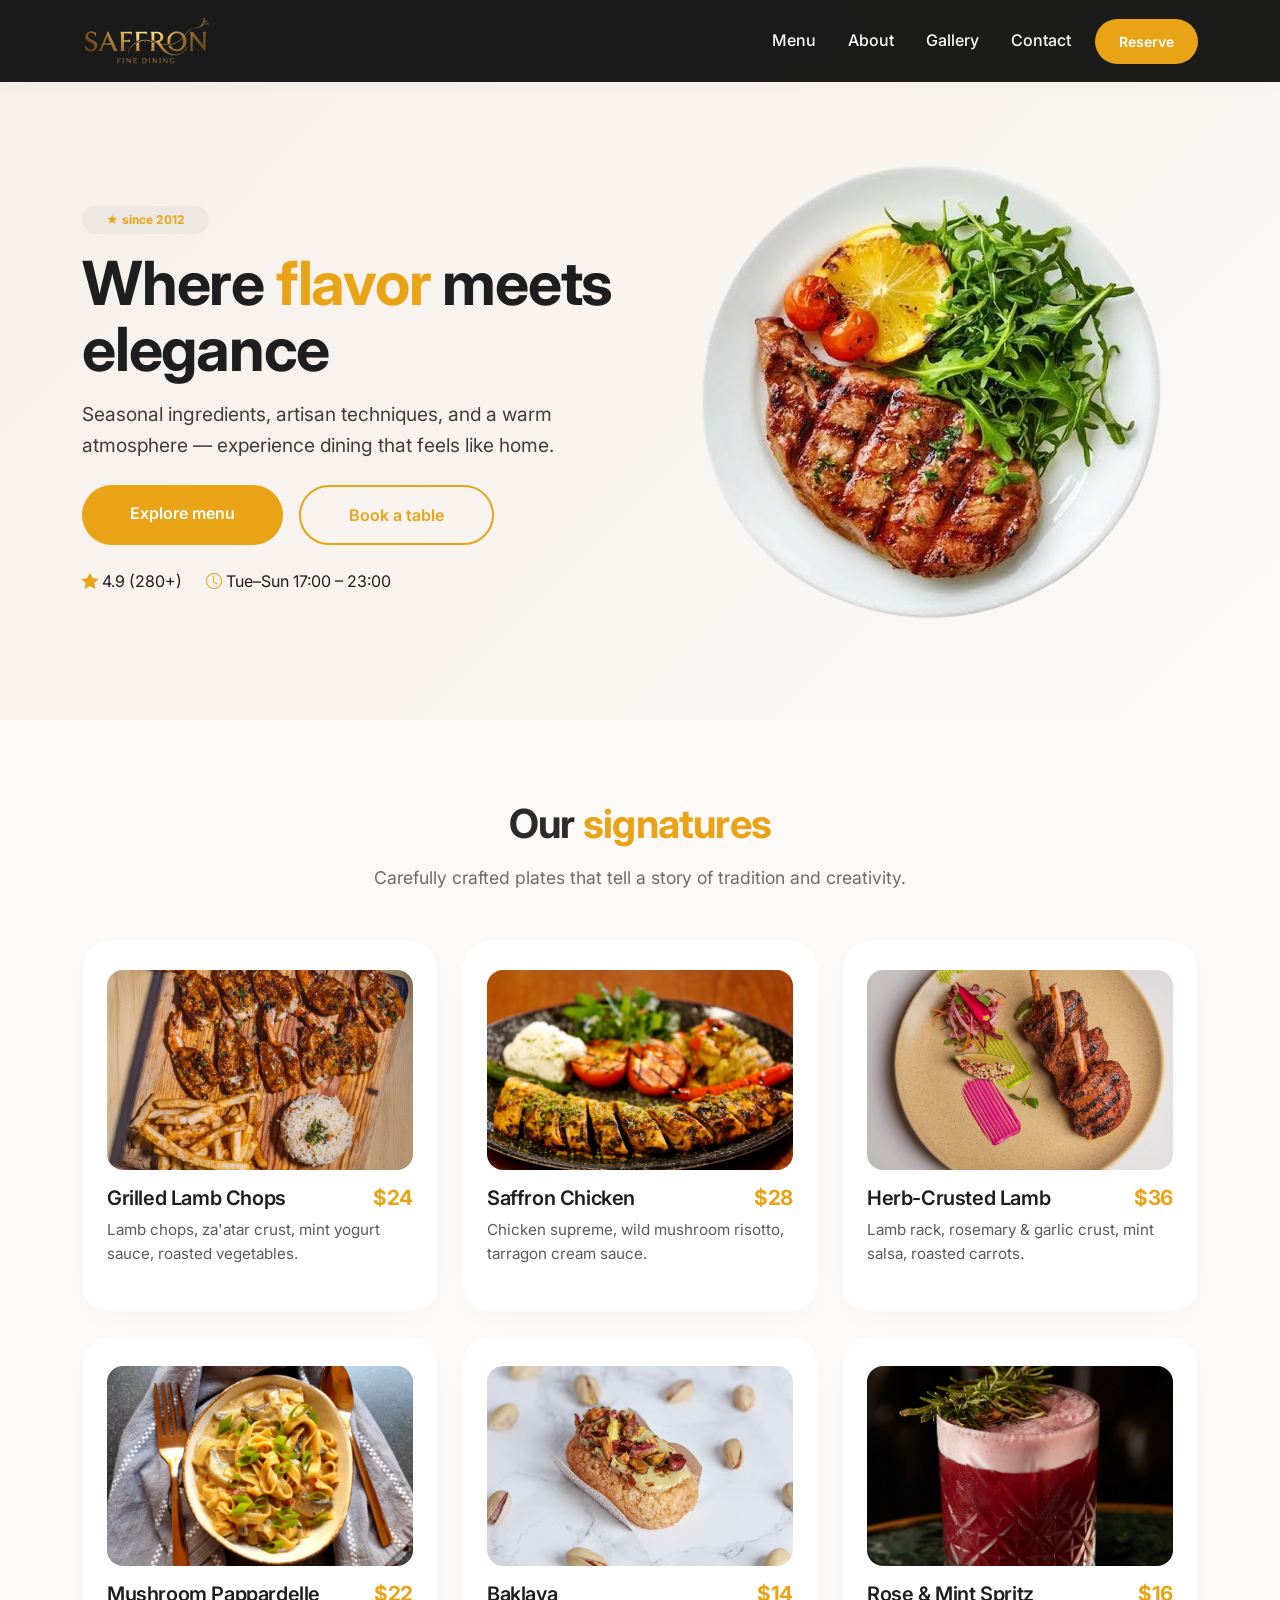
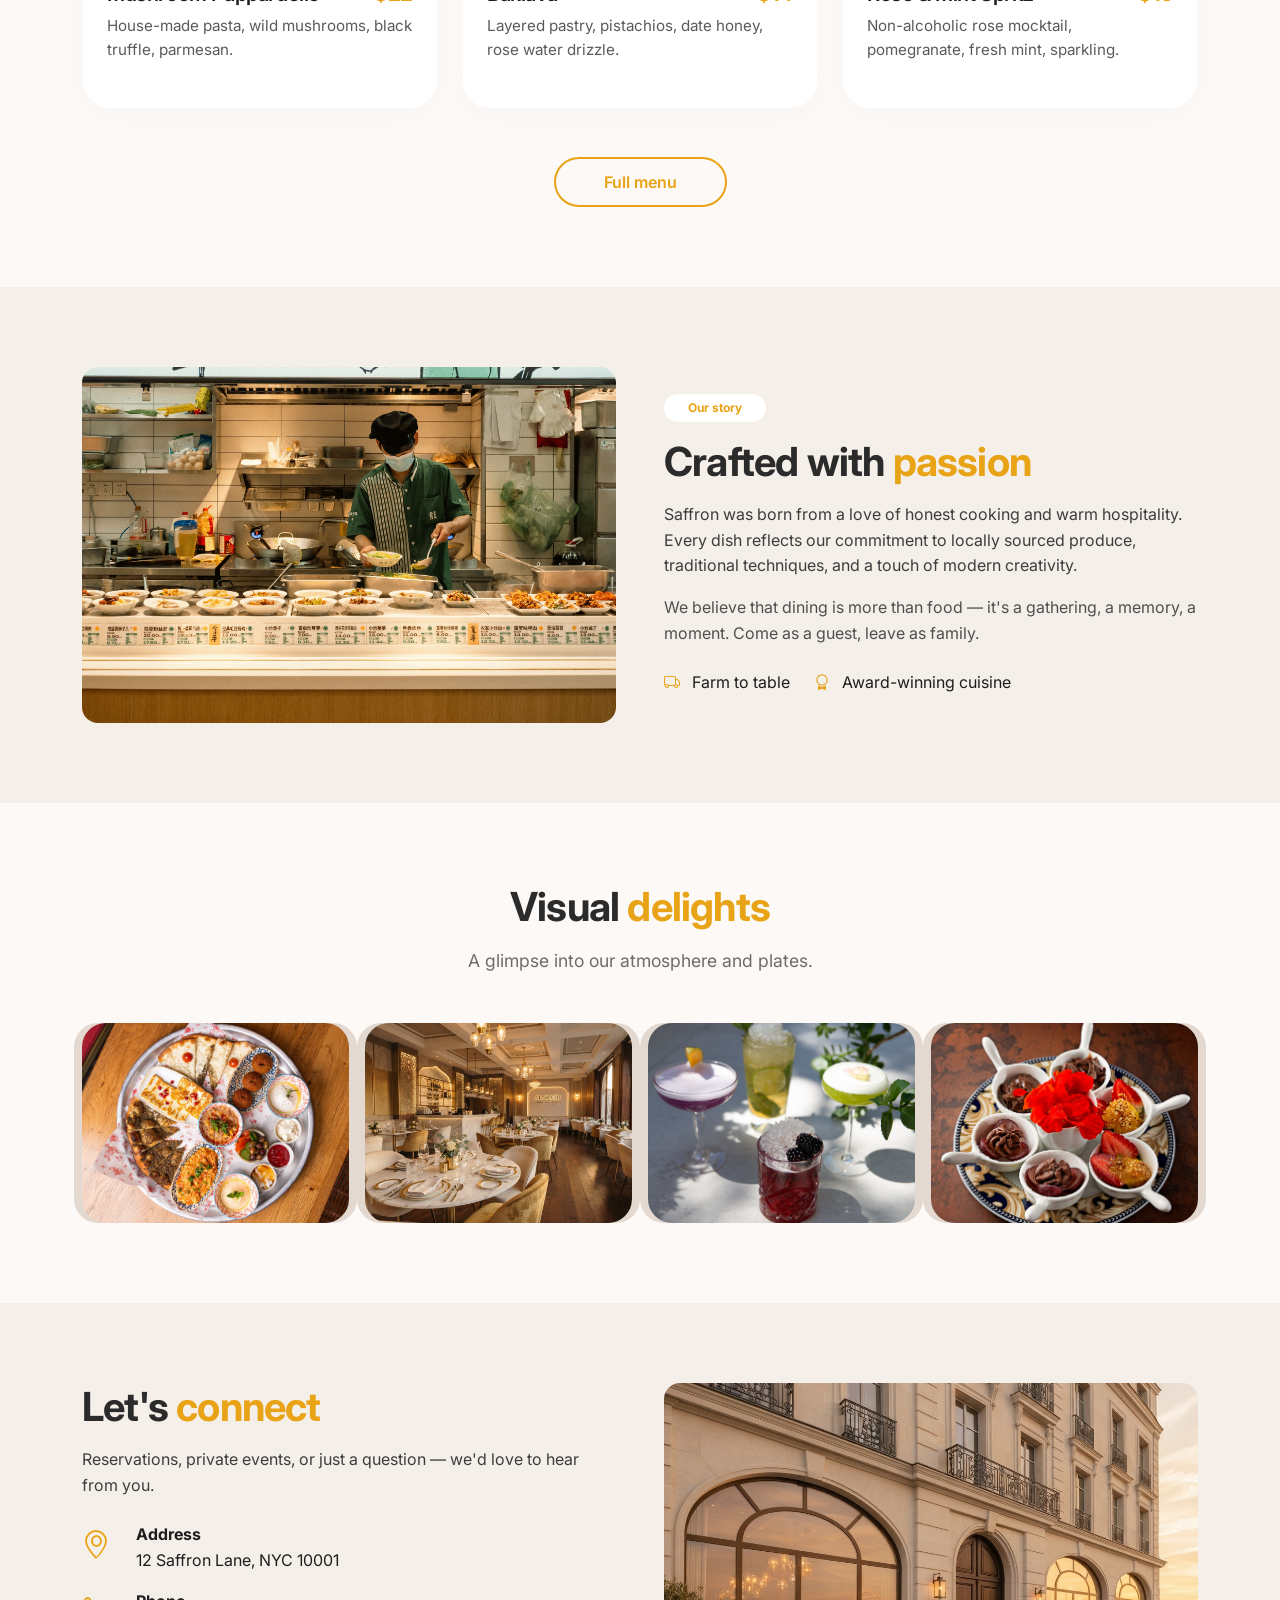
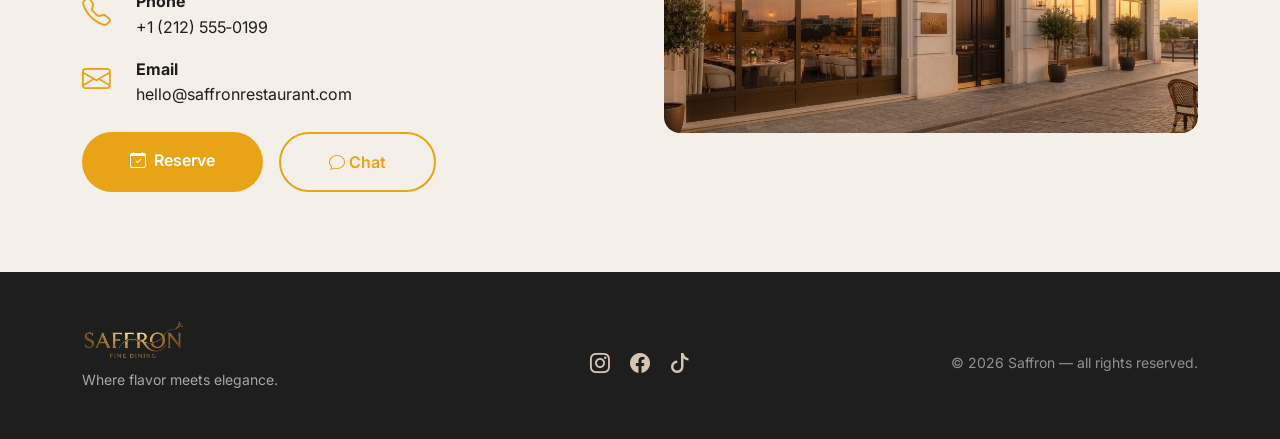
==== Project 2/index.html @ 295c1c93 "Project 2 added" ====
<!DOCTYPE html>
<html lang="en">
<head>
  <meta charset="UTF-8">
  <meta name="viewport" content="width=device-width, initial-scale=1.0">
  <title>Saffron · Fine Dining</title>
  <!-- Bootstrap 5 + Icons -->
  <link href="https://cdn.jsdelivr.net/npm/bootstrap@5.3.2/dist/css/bootstrap.min.css" rel="stylesheet">
  <link rel="stylesheet" href="https://cdn.jsdelivr.net/npm/bootstrap-icons@1.11.3/font/bootstrap-icons.min.css">
  <!-- Google Font (clean sans) -->
  <link rel="preconnect" href="https://fonts.googleapis.com">
  <link rel="preconnect" href="https://fonts.gstatic.com" crossorigin>
  <link href="https://fonts.googleapis.com/css2?family=Inter:opsz,wght@14..32,300;14..32,400;14..32,600;14..32,700&display=swap" rel="stylesheet">
  <link rel="stylesheet" href="style.css">
</head>
<body>

<!-- ===== NAV ===== -->
<nav class="navbar navbar-expand-lg navbar-custom fixed-top py-3">
  <div class="container">
    <a class="navbar-brand" href="#">
      <img src="assets/logo.png" alt="Saffron Fine Dining" height="50" class="d-inline-block align-top">
    </a>
    <button class="navbar-toggler border-0" type="button" data-bs-toggle="collapse" data-bs-target="#navMenu" aria-controls="navMenu" aria-expanded="false" aria-label="Toggle navigation">
      <span class="navbar-toggler-icon"></span>
    </button>
    <div class="collapse navbar-collapse" id="navMenu">
      <ul class="navbar-nav ms-auto mb-2 mb-lg-0 align-items-lg-center">
        <li class="nav-item"><a class="nav-link" href="#menu">Menu</a></li>
        <li class="nav-item"><a class="nav-link" href="#about">About</a></li>
        <li class="nav-item"><a class="nav-link" href="#gallery">Gallery</a></li>
        <li class="nav-item"><a class="nav-link" href="#contact">Contact</a></li>
        <li class="nav-item ms-lg-2">
          <a class="btn btn-gold btn-sm rounded-pill px-4" href="#reservation">Reserve</a>
        </li>
      </ul>
    </div>
  </div>
</nav>

<!-- ===== HERO ===== -->
<section class="hero" id="home">
  <div class="container">
    <div class="row align-items-center g-5">
      <div class="col-lg-6">
        <span class="badge bg-soft-warm text-gold mb-3 px-4 py-2 rounded-pill" style="background: #ede7e1;">★ since 2012</span>
        <h1 class="mb-3">Where <span class="text-gold">flavor</span> meets <br>elegance</h1>
        <p class="mb-4">Seasonal ingredients, artisan techniques, and a warm atmosphere — experience dining that feels like home.</p>
        <div class="d-flex flex-wrap gap-3">
          <a href="#menu" class="btn btn-gold rounded-pill px-5 py-3">Explore menu</a>
          <a href="#reservation" class="btn btn-outline-gold rounded-pill px-5 py-3">Book a table</a>
        </div>
        <div class="mt-4 d-flex align-items-center gap-4 flex-wrap">
          <span><i class="bi bi-star-fill text-gold"></i> 4.9 (280+)</span>
          <span><i class="bi bi-clock text-gold"></i> Tue–Sun 17:00 – 23:00</span>
        </div>
      </div>
      <div class="col-lg-6">
        <div class="hero-img-wrapper">
          <img src="assets/hero-dish.png" alt="Signature dish" class="img-fluid w-100 rounded-4" style="object-fit: cover; max-width: 500px; max-height: 500px;">
        </div>
      </div>
    </div>
  </div>
</section>

<!-- ===== MENU ===== -->
<section class="section-padding" id="menu">
  <div class="container">
    <div class="text-center mb-5">
      <h2 class="section-title">Our <span class="text-gold">signatures</span></h2>
      <p class="section-subtitle">Carefully crafted plates that tell a story of tradition and creativity.</p>
    </div>
    <div class="row g-4">
      <!-- item 1: Lamb Chops -->
      <div class="col-md-6 col-lg-4 menu-item">
        <div class="menu-card">
          <img src="assets/menu-lamb-chops.jpg" alt="Grilled lamb chops" class="img-fluid rounded-4 w-100 mb-3" style="height: 200px; object-fit: cover;">
          <h5>Grilled Lamb Chops <span class="price float-end">$24</span></h5>
          <p>Lamb chops, za'atar crust, mint yogurt sauce, roasted vegetables.</p>
        </div>
      </div>
      <!-- item 2: Chicken -->
      <div class="col-md-6 col-lg-4 menu-item">
        <div class="menu-card">
          <img src="assets/menu-chicken.jpg" alt="Saffron chicken" class="img-fluid rounded-4 w-100 mb-3" style="height: 200px; object-fit: cover;">
          <h5>Saffron Chicken <span class="price float-end">$28</span></h5>
          <p>Chicken supreme, wild mushroom risotto, tarragon cream sauce.</p>
        </div>
      </div>
      <!-- item 3: Lamb Rack -->
      <div class="col-md-6 col-lg-4 menu-item">
        <div class="menu-card">
          <img src="assets/menu-lamb-rack.jpg" alt="Herb crusted lamb rack" class="img-fluid rounded-4 w-100 mb-3" style="height: 200px; object-fit: cover;">
          <h5>Herb-Crusted Lamb <span class="price float-end">$36</span></h5>
          <p>Lamb rack, rosemary & garlic crust, mint salsa, roasted carrots.</p>
        </div>
      </div>
      <!-- item 4: Pasta -->
      <div class="col-md-6 col-lg-4 menu-item">
        <div class="menu-card">
          <img src="assets/menu-pasta.jpg" alt="Truffle pappardelle" class="img-fluid rounded-4 w-100 mb-3" style="height: 200px; object-fit: cover;">
          <h5>Mushroom Pappardelle <span class="price float-end">$22</span></h5>
          <p>House-made pasta, wild mushrooms, black truffle, parmesan.</p>
        </div>
      </div>
      <!-- item 5: Baklava -->
      <div class="col-md-6 col-lg-4 menu-item">
        <div class="menu-card">
          <img src="assets/menu-baklava.jpg" alt="Date & pistachio baklava" class="img-fluid rounded-4 w-100 mb-3" style="height: 200px; object-fit: cover;">
          <h5>Baklava <span class="price float-end">$14</span></h5>
          <p>Layered pastry, pistachios, date honey, rose water drizzle.</p>
        </div>
      </div>
      <!-- item 6: Mocktail -->
      <div class="col-md-6 col-lg-4 menu-item">
        <div class="menu-card">
          <img src="assets/menu-mocktail.jpg" alt="Rose & mint mocktail" class="img-fluid rounded-4 w-100 mb-3" style="height: 200px; object-fit: cover;">
          <h5>Rose & Mint Spritz <span class="price float-end">$16</span></h5>
          <p>Non-alcoholic rose mocktail, pomegranate, fresh mint, sparkling.</p>
        </div>
      </div>
    </div>
    <div class="text-center mt-5">
      <a href="#" class="btn btn-outline-gold rounded-pill px-5">Full menu</a>
    </div>
  </div>
</section>

<!-- ===== ABOUT ===== -->
<section class="section-padding bg-soft-warm" id="about">
  <div class="container">
    <div class="row align-items-center g-5">
      <div class="col-lg-6">
        <img src="assets/about-chef.jpg" alt="Executive chef" class="img-fluid rounded-4 w-100" style="object-fit: cover; max-height: 400px;">
      </div>
      <div class="col-lg-6">
        <span class="badge text-gold bg-white px-4 py-2 rounded-pill mb-3">Our story</span>
        <h2 class="section-title">Crafted with <span class="text-gold">passion</span></h2>
        <p class="mb-3" style="color: #3d3d3d;">Saffron was born from a love of honest cooking and warm hospitality. Every dish reflects our commitment to locally sourced produce, traditional techniques, and a touch of modern creativity.</p>
        <p class="mb-4" style="color: #4f4f4f;">We believe that dining is more than food — it's a gathering, a memory, a moment. Come as a guest, leave as family.</p>
        <div class="d-flex gap-4 flex-wrap">
          <div><i class="bi bi-truck text-gold me-2"></i> Farm to table</div>
          <div><i class="bi bi-award text-gold me-2"></i> Award-winning cuisine</div>
        </div>
      </div>
    </div>
  </div>
</section>

<!-- ===== GALLERY ===== -->
<section class="section-padding" id="gallery">
  <div class="container">
    <div class="text-center mb-5">
      <h2 class="section-title">Visual <span class="text-gold">delights</span></h2>
      <p class="section-subtitle">A glimpse into our atmosphere and plates.</p>
    </div>
    <div class="row g-3 gallery-grid">
      <div class="col-6 col-lg-3 gallery-item">
        <img src="assets/gallery-grill.jpg" alt="Mixed grill" class="img-fluid w-100" style="height: 200px; object-fit: cover; border-radius: 24px;">
      </div>
      <div class="col-6 col-lg-3 gallery-item">
        <img src="assets/gallery-interior.jpeg" alt="Restaurant interior" class="img-fluid w-100" style="height: 200px; object-fit: cover; border-radius: 24px;">
      </div>
      <div class="col-6 col-lg-3 gallery-item">
        <img src="assets/gallery-drinks.jpg" alt="Mocktails" class="img-fluid w-100" style="height: 200px; object-fit: cover; border-radius: 24px;">
      </div>
      <div class="col-6 col-lg-3 gallery-item">
        <img src="assets/gallery-dessert.jpg" alt="Dessert platter" class="img-fluid w-100" style="height: 200px; object-fit: cover; border-radius: 24px;">
      </div>
    </div>
  </div>
</section>

<!-- ===== CONTACT / RESERVATION ===== -->
<section class="section-padding bg-soft-warm" id="contact">
  <div class="container">
    <div class="row g-5">
      <div class="col-lg-6">
        <h2 class="section-title">Let's <span class="text-gold">connect</span></h2>
        <p class="mb-4" style="color: #3d3d3d;">Reservations, private events, or just a question — we'd love to hear from you.</p>
        <div class="d-flex mb-3">
          <i class="bi bi-geo-alt contact-icon"></i>
          <div><strong>Address</strong><br>12 Saffron Lane, NYC 10001</div>
        </div>
        <div class="d-flex mb-3">
          <i class="bi bi-telephone contact-icon"></i>
          <div><strong>Phone</strong><br>+1 (212) 555‑0199</div>
        </div>
        <div class="d-flex mb-4">
          <i class="bi bi-envelope contact-icon"></i>
          <div><strong>Email</strong><br>hello@saffronrestaurant.com</div>
        </div>
        <div class="d-flex flex-wrap gap-3">
          <a href="#" class="btn btn-gold rounded-pill px-5 py-3"><i class="bi bi-calendar-check me-2"></i>Reserve</a>
          <a href="#" class="btn btn-outline-gold rounded-pill px-5 py-3"><i class="bi bi-chat"></i> Chat</a>
        </div>
      </div>
      <div class="col-lg-6">
        <img src="assets/contact-exterior.jpeg" alt="Restaurant exterior" class="img-fluid rounded-4 w-100" style="object-fit: cover; max-height: 350px;">
      </div>
    </div>
  </div>
</section>

<!-- ===== FOOTER ===== -->
<footer class="footer">
  <div class="container">
    <div class="row align-items-center">
      <div class="col-md-4 mb-3 mb-md-0">
        <span class="navbar-brand text-white">
          <img src="assets/logo.png" alt="Saffron Fine Dining" height="40" class="d-inline-block align-top">
        </span>
        <p class="mt-2 small" style="color:#a8a8a8;">Where flavor meets elegance.</p>
      </div>
      <div class="col-md-4 text-md-center mb-3 mb-md-0">
        <a href="#" class="me-3"><i class="bi bi-instagram fs-5"></i></a>
        <a href="#" class="me-3"><i class="bi bi-facebook fs-5"></i></a>
        <a href="#"><i class="bi bi-tiktok fs-5"></i></a>
      </div>
      <div class="col-md-4 text-md-end small" style="color:#929292;">
        © 2026 Saffron — all rights reserved.
      </div>
    </div>
  </div>
</footer>

<!-- Bootstrap JS bundle -->
<script src="https://cdn.jsdelivr.net/npm/bootstrap@5.3.2/dist/js/bootstrap.bundle.min.js"></script>

</body>
</html>
---- Project 2/style.css ----
/* ----- global reset & typography ----- */
* {
  margin: 0;
  padding: 0;
  box-sizing: border-box;
}

body {
  font-family: 'Inter', sans-serif;
  background: #fcf9f7;
  color: #1e1e1e;
  line-height: 1.6;
}

h1, h2, h3, h4, h5 {
  font-weight: 600;
  letter-spacing: -0.02em;
}

.section-padding {
  padding: 5rem 0;
}

.section-title {
  font-size: 2.5rem;
  font-weight: 700;
  margin-bottom: 1rem;
  color: #2b2b2b;
}

.section-subtitle {
  font-size: 1.1rem;
  color: #6c6c6c;
  max-width: 600px;
  margin-left: auto;
  margin-right: auto;
}

.bg-soft-warm {
  background-color: #f5efe9;
}

.text-gold {
  color: #E8A317;
}

.btn-gold {
  background-color: #E8A317;
  border: none;
  color: #fff;
  font-weight: 600;
  padding: 0.75rem 2rem;
  border-radius: 50px;
  transition: 0.25s ease;
}

.btn-gold:hover {
  background-color: #C89214;
  color: #fff;
  transform: translateY(-2px);
  box-shadow: 0 8px 20px rgba(232, 163, 23, 0.35);
}

.btn-outline-gold {
  border: 2px solid #E8A317;
  color: #E8A317;
  background: transparent;
  font-weight: 600;
  padding: 0.7rem 2rem;
  border-radius: 50px;
  transition: 0.25s ease;
}

.btn-outline-gold:hover {
  background: #E8A317;
  color: #fff;
  transform: translateY(-2px);
}

/* ----- navbar ----- */
.navbar-custom {
  background: rgba(8, 8, 8, 0.92);
  backdrop-filter: blur(6px);
  box-shadow: 0 2px 20px rgba(0,0,0,0.03);
}

.navbar-brand {
  font-weight: 700;
  font-size: 1.6rem;
  letter-spacing: -0.5px;
  color: #1e1e1e;
  padding: 0;
}

.navbar-brand img {
  border-radius: 4px;
  display: block;
}

.nav-link {
  font-weight: 500;
  color: #fcfafa !important;
  margin: 0 0.5rem;
  transition: 0.2s;
}

.nav-link:hover {
  color: #E8A317 !important;
}

/* ----- hero ----- */
.hero {
  min-height: 80vh;
  display: flex;
  align-items: center;
  padding-top: 80px;
  background: linear-gradient(135deg, #f5efe9 0%, #fcf9f7 100%);
}

.hero h1 {
  font-size: 3.8rem;
  font-weight: 700;
  line-height: 1.1;
}

.hero p {
  font-size: 1.2rem;
  color: #3d3d3d;
  max-width: 480px;
}

.hero-img-wrapper {
  border-radius: 30px;
  overflow: hidden;
  min-height: 320px;
  display: flex;
  align-items: center;
  justify-content: center;
}

/* ----- menu cards ----- */
.menu-card {
  background: white;
  border-radius: 28px;
  padding: 1.8rem 1.5rem;
  box-shadow: 0 8px 28px rgba(0,0,0,0.02);
  transition: 0.4s cubic-bezier(0.25, 0.46, 0.45, 0.94);
  border: 1px solid rgba(0,0,0,0.02);
  height: 100%;
}

.menu-card:hover {
  box-shadow: 0 18px 40px -12px rgba(0,0,0,0.12);
  transform: translateY(-6px);
  border-color: rgba(232, 163, 23, 0.12);
}

.menu-card .price {
  font-weight: 700;
  color: #E8A317;
  font-size: 1.3rem;
}

.menu-card h5 {
  font-weight: 600;
}

.menu-card p {
  color: #5a5a5a;
  font-size: 0.95rem;
}

/* ----- gallery ----- */
.gallery-grid .gallery-item {
  border-radius: 24px;
  overflow: hidden;
  background: #e3d9d0;
  min-height: 180px;
  display: flex;
  align-items: center;
  justify-content: center;
}

.gallery-grid .gallery-item img {
  transition: transform 0.4s cubic-bezier(0.25, 0.46, 0.45, 0.94);
  border-radius: 24px;
}

.gallery-grid .gallery-item img:hover {
  transform: scale(1.05);
}

/* ----- contact ----- */
.contact-icon {
  font-size: 1.8rem;
  color: #E8A317;
  margin-right: 14px;
  min-width: 40px;
}

/* ----- footer ----- */
.footer {
  background: #1e1e1e;
  color: #cbcbcb;
  padding: 3rem 0 2rem;
}

.footer a {
  color: #d4c5b5;
  text-decoration: none;
}

.footer a:hover {
  color: #E8A317;
}

.footer .navbar-brand {
  color: #fff !important;
  padding: 0;
}

.footer .navbar-brand img {
  border-radius: 4px;
  display: block;
}

/* ===== RESPONSIVENESS ===== */

/* Tablets & medium screens */
@media (max-width: 992px) {
  .hero h1 {
    font-size: 3.2rem;
  }
  
  .section-title {
    font-size: 2.2rem;
  }
  
  .hero-img-wrapper {
    min-height: 250px;
  }
}

/* Mobile landscape & tablets */
@media (max-width: 768px) {
  .hero {
    min-height: auto;
    padding: 6rem 0 3rem;
  }
  
  .hero h1 {
    font-size: 2.6rem;
  }
  
  .hero p {
    max-width: 100%;
    font-size: 1.1rem;
  }
  
  .section-title {
    font-size: 2rem;
  }
  
  .section-padding {
    padding: 3.5rem 0;
  }
  
  .menu-card {
    padding: 1.2rem;
  }
  
  .menu-card img {
    height: 180px !important;
  }
  
  .gallery-grid .gallery-item {
    min-height: 150px;
  }
  
  .gallery-grid .gallery-item img {
    height: 160px !important;
  }
  
  .btn-gold, .btn-outline-gold {
    padding: 0.6rem 1.5rem;
  }

  .navbar-brand img {
    height: 40px !important;
  }
}

/* Small mobile devices */
@media (max-width: 576px) {
  .hero {
    padding: 5rem 0 2rem;
    text-align: center;
  }
  
  .hero h1 {
    font-size: 2.2rem;
  }
  
  .hero .badge {
    font-size: 0.8rem;
  }
  
  .hero p {
    margin-left: auto;
    margin-right: auto;
  }
  
  .hero .d-flex.flex-wrap {
    justify-content: center;
  }
  
  .section-title {
    font-size: 1.8rem;
  }
  
  .section-subtitle {
    font-size: 1rem;
  }
  
  .menu-card {
    padding: 1rem;
  }
  
  .menu-card img {
    height: 160px !important;
  }
  
  .gallery-grid .gallery-item {
    min-height: 120px;
  }
  
  .gallery-grid .gallery-item img {
    height: 130px !important;
  }
  
  .btn-gold, .btn-outline-gold {
    padding: 0.5rem 1.2rem;
    font-size: 0.9rem;
  }
  
  .navbar-brand {
    font-size: 1.3rem;
  }
  
  .navbar-brand img {
    height: 35px !important;
  }
  
  .contact-icon {
    font-size: 1.4rem;
    min-width: 32px;
  }
  
  .hero .d-flex.gap-3 {
    flex-direction: column;
    width: 100%;
  }
  
  .hero .d-flex.gap-3 a {
    width: 100%;
    text-align: center;
  }
  
  .contact .d-flex.flex-wrap.gap-3 {
    flex-direction: column;
    width: 100%;
  }
  
  .contact .d-flex.flex-wrap.gap-3 a {
    width: 100%;
    text-align: center;
  }
  
  .footer .text-md-end,
  .footer .text-md-center {
    text-align: center !important;
  }
}

/* Very small devices */
@media (max-width: 380px) {
  .hero h1 {
    font-size: 1.8rem;
  }
  
  .menu-card img {
    height: 140px !important;
  }
  
  .gallery-grid .gallery-item img {
    height: 100px !important;
  }
  
  .navbar-brand img {
    height: 30px !important;
  }
}
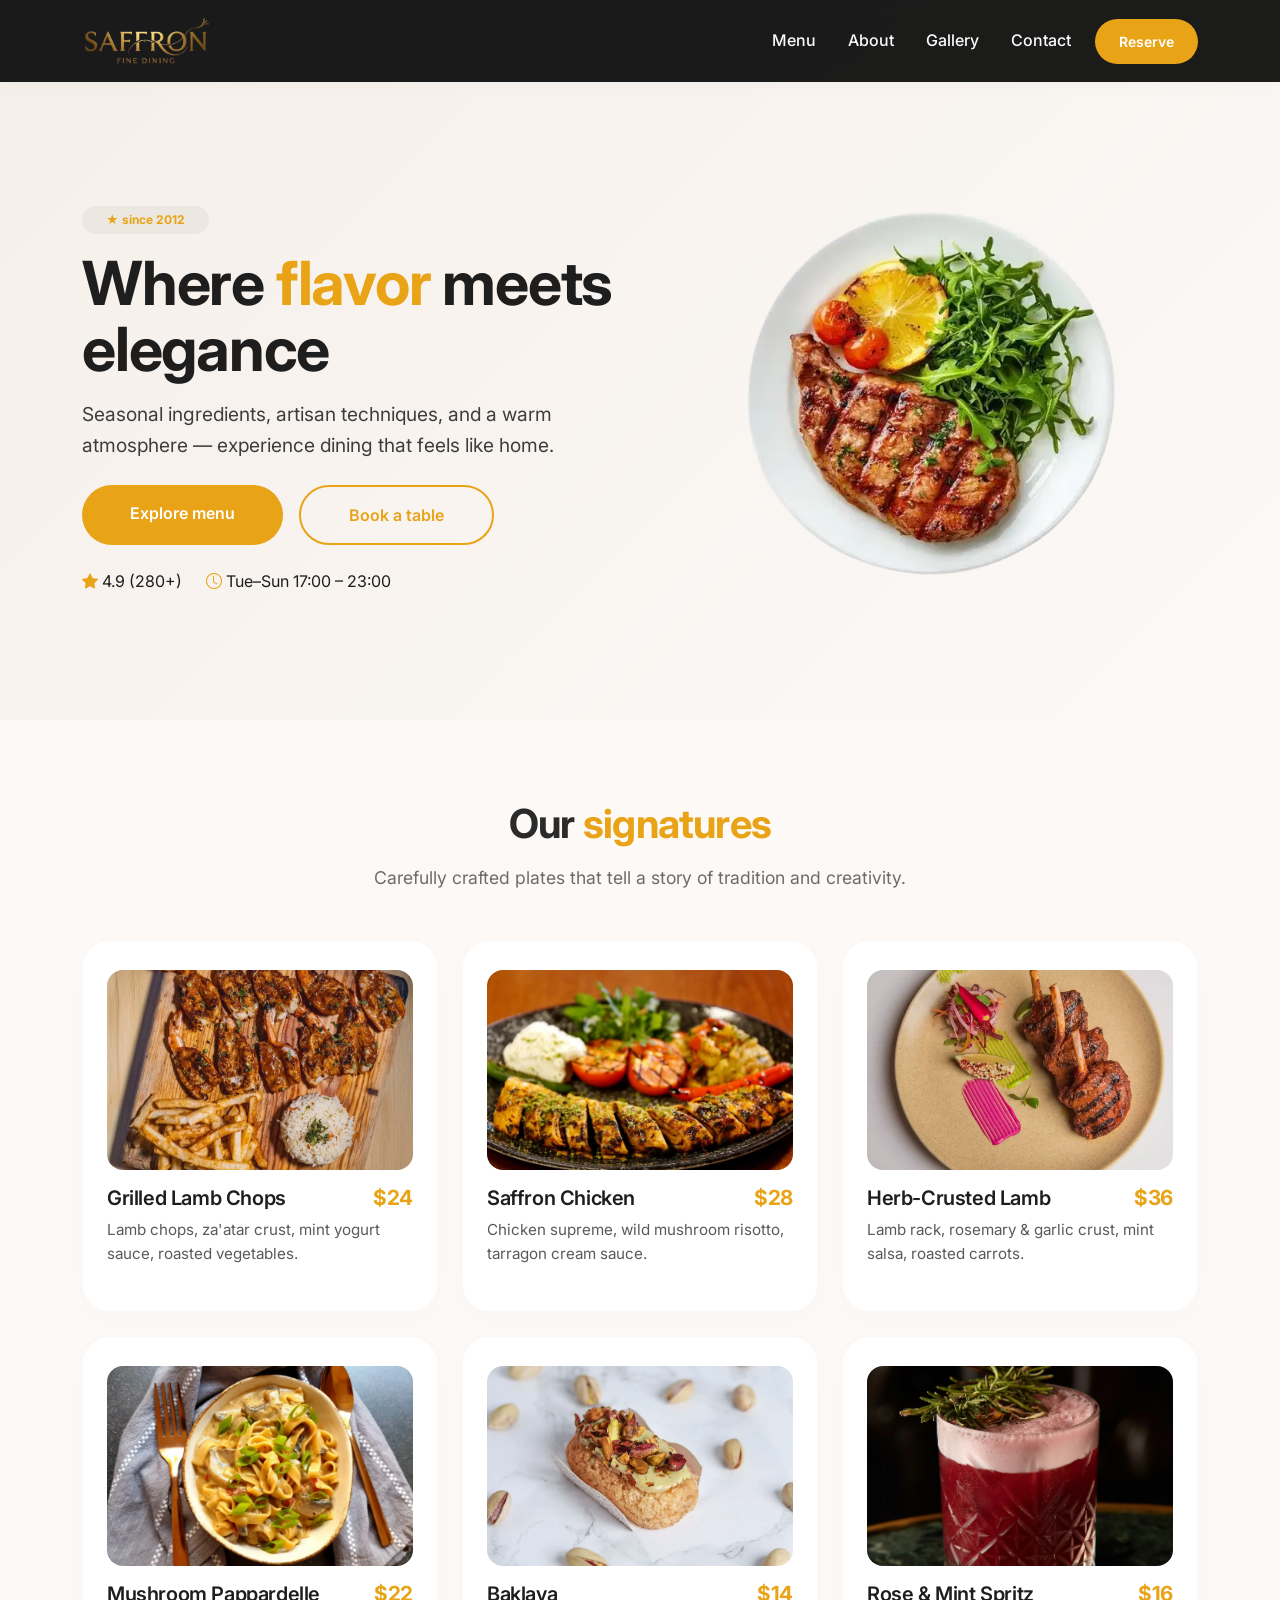
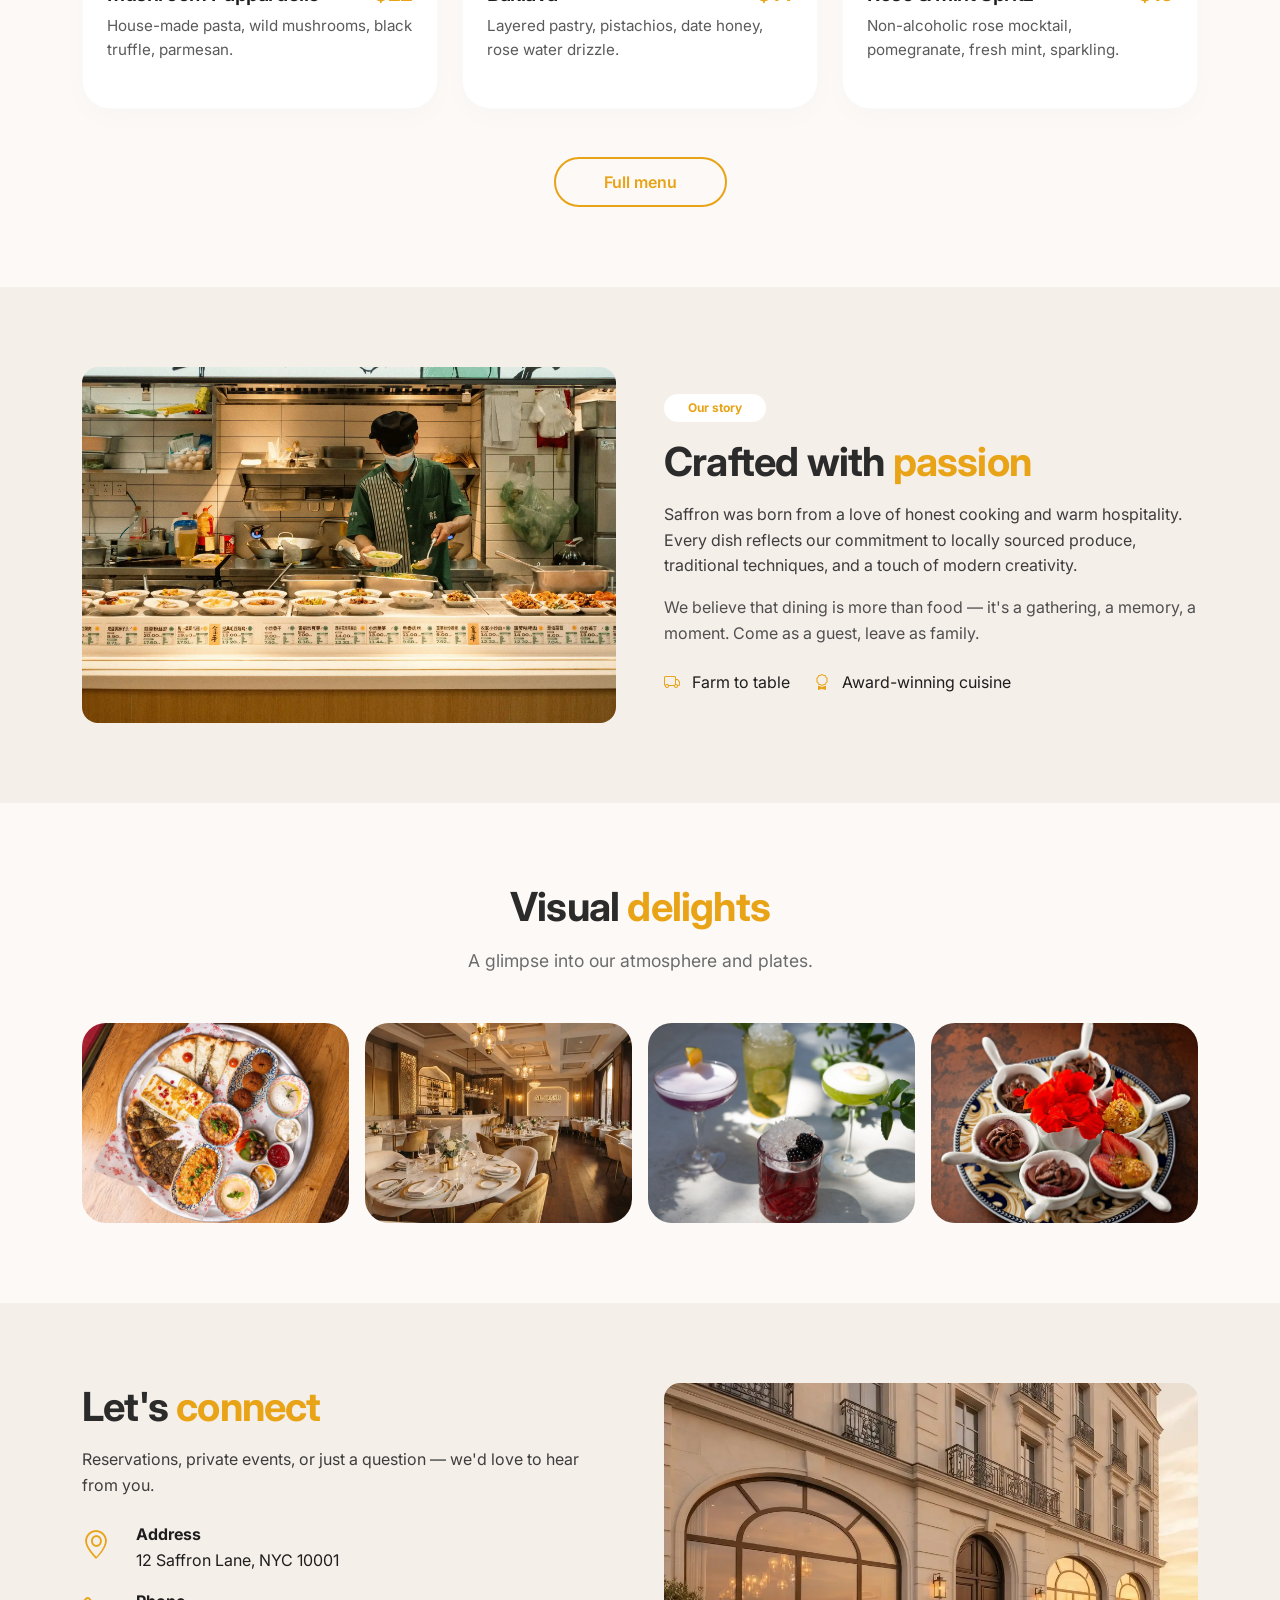
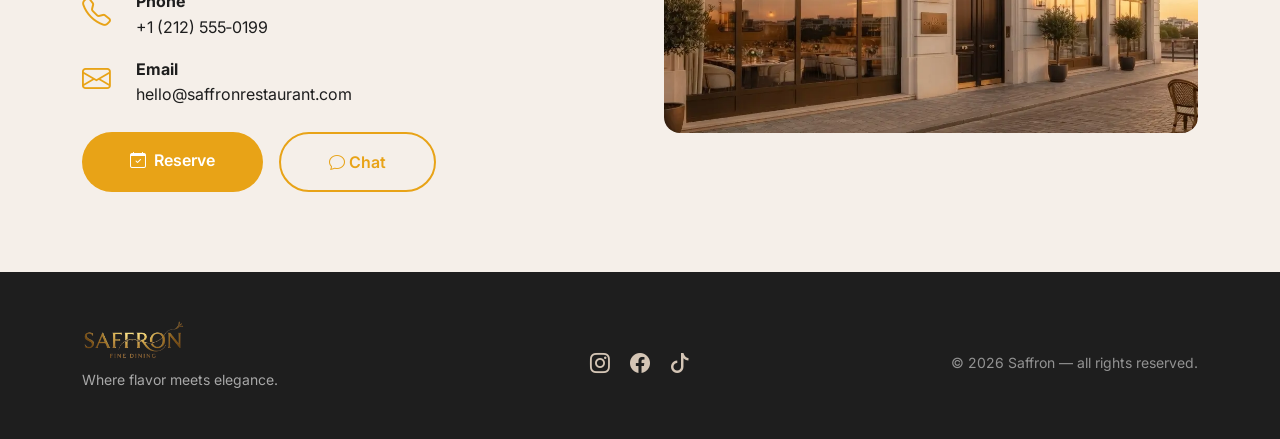
==== commit 8270c5df: "Images updated" ====
--- a/Project 2/index.html
+++ b/Project 2/index.html
@@ -57,7 +57,7 @@
       </div>
       <div class="col-lg-6">
         <div class="hero-img-wrapper">
-          <img src="assets/hero-dish.png" alt="Signature dish" class="img-fluid w-100 rounded-4" style="object-fit: cover; max-width: 500px; max-height: 500px;">
+          <img src="assets/hero-dish.webp" alt="Signature dish" class="img-fluid w-100 rounded-4" style="object-fit: cover; max-width: 400px; max-height: 400px;">
         </div>
       </div>
     </div>
@@ -75,7 +75,7 @@
       <!-- item 1: Lamb Chops -->
       <div class="col-md-6 col-lg-4 menu-item">
         <div class="menu-card">
-          <img src="assets/menu-lamb-chops.jpg" alt="Grilled lamb chops" class="img-fluid rounded-4 w-100 mb-3" style="height: 200px; object-fit: cover;">
+          <img src="assets/menu-lamb-chops.webp" alt="Grilled lamb chops" class="img-fluid rounded-4 w-100 mb-3" style="height: 200px; object-fit: cover;">
           <h5>Grilled Lamb Chops <span class="price float-end">$24</span></h5>
           <p>Lamb chops, za'atar crust, mint yogurt sauce, roasted vegetables.</p>
         </div>
@@ -83,7 +83,7 @@
       <!-- item 2: Chicken -->
       <div class="col-md-6 col-lg-4 menu-item">
         <div class="menu-card">
-          <img src="assets/menu-chicken.jpg" alt="Saffron chicken" class="img-fluid rounded-4 w-100 mb-3" style="height: 200px; object-fit: cover;">
+          <img src="assets/menu-chicken.webp" alt="Saffron chicken" class="img-fluid rounded-4 w-100 mb-3" style="height: 200px; object-fit: cover;">
           <h5>Saffron Chicken <span class="price float-end">$28</span></h5>
           <p>Chicken supreme, wild mushroom risotto, tarragon cream sauce.</p>
         </div>
@@ -91,7 +91,7 @@
       <!-- item 3: Lamb Rack -->
       <div class="col-md-6 col-lg-4 menu-item">
         <div class="menu-card">
-          <img src="assets/menu-lamb-rack.jpg" alt="Herb crusted lamb rack" class="img-fluid rounded-4 w-100 mb-3" style="height: 200px; object-fit: cover;">
+          <img src="assets/menu-lamb-rack.webp" alt="Herb crusted lamb rack" class="img-fluid rounded-4 w-100 mb-3" style="height: 200px; object-fit: cover;">
           <h5>Herb-Crusted Lamb <span class="price float-end">$36</span></h5>
           <p>Lamb rack, rosemary & garlic crust, mint salsa, roasted carrots.</p>
         </div>
@@ -99,7 +99,7 @@
       <!-- item 4: Pasta -->
       <div class="col-md-6 col-lg-4 menu-item">
         <div class="menu-card">
-          <img src="assets/menu-pasta.jpg" alt="Truffle pappardelle" class="img-fluid rounded-4 w-100 mb-3" style="height: 200px; object-fit: cover;">
+          <img src="assets/menu-pasta.webp" alt="Truffle pappardelle" class="img-fluid rounded-4 w-100 mb-3" style="height: 200px; object-fit: cover;">
           <h5>Mushroom Pappardelle <span class="price float-end">$22</span></h5>
           <p>House-made pasta, wild mushrooms, black truffle, parmesan.</p>
         </div>
@@ -107,7 +107,7 @@
       <!-- item 5: Baklava -->
       <div class="col-md-6 col-lg-4 menu-item">
         <div class="menu-card">
-          <img src="assets/menu-baklava.jpg" alt="Date & pistachio baklava" class="img-fluid rounded-4 w-100 mb-3" style="height: 200px; object-fit: cover;">
+          <img src="assets/menu-baklava.webp" alt="Date & pistachio baklava" class="img-fluid rounded-4 w-100 mb-3" style="height: 200px; object-fit: cover;">
           <h5>Baklava <span class="price float-end">$14</span></h5>
           <p>Layered pastry, pistachios, date honey, rose water drizzle.</p>
         </div>
@@ -115,7 +115,7 @@
       <!-- item 6: Mocktail -->
       <div class="col-md-6 col-lg-4 menu-item">
         <div class="menu-card">
-          <img src="assets/menu-mocktail.jpg" alt="Rose & mint mocktail" class="img-fluid rounded-4 w-100 mb-3" style="height: 200px; object-fit: cover;">
+          <img src="assets/menu-mocktail.webp" alt="Rose & mint mocktail" class="img-fluid rounded-4 w-100 mb-3" style="height: 200px; object-fit: cover;">
           <h5>Rose & Mint Spritz <span class="price float-end">$16</span></h5>
           <p>Non-alcoholic rose mocktail, pomegranate, fresh mint, sparkling.</p>
         </div>
@@ -132,7 +132,7 @@
   <div class="container">
     <div class="row align-items-center g-5">
       <div class="col-lg-6">
-        <img src="assets/about-chef.jpg" alt="Executive chef" class="img-fluid rounded-4 w-100" style="object-fit: cover; max-height: 400px;">
+        <img src="assets/about-chef.webp" alt="Executive chef" class="img-fluid rounded-4 w-100" style="object-fit: cover; max-height: 400px;">
       </div>
       <div class="col-lg-6">
         <span class="badge text-gold bg-white px-4 py-2 rounded-pill mb-3">Our story</span>
@@ -157,16 +157,16 @@
     </div>
     <div class="row g-3 gallery-grid">
       <div class="col-6 col-lg-3 gallery-item">
-        <img src="assets/gallery-grill.jpg" alt="Mixed grill" class="img-fluid w-100" style="height: 200px; object-fit: cover; border-radius: 24px;">
-      </div>
-      <div class="col-6 col-lg-3 gallery-item">
-        <img src="assets/gallery-interior.jpeg" alt="Restaurant interior" class="img-fluid w-100" style="height: 200px; object-fit: cover; border-radius: 24px;">
-      </div>
-      <div class="col-6 col-lg-3 gallery-item">
-        <img src="assets/gallery-drinks.jpg" alt="Mocktails" class="img-fluid w-100" style="height: 200px; object-fit: cover; border-radius: 24px;">
-      </div>
-      <div class="col-6 col-lg-3 gallery-item">
-        <img src="assets/gallery-dessert.jpg" alt="Dessert platter" class="img-fluid w-100" style="height: 200px; object-fit: cover; border-radius: 24px;">
+        <img src="assets/gallery-grill.webp" alt="Mixed grill" class="img-fluid w-100" style="height: 200px; object-fit: cover; border-radius: 24px;">
+      </div>
+      <div class="col-6 col-lg-3 gallery-item">
+        <img src="assets/gallery-interior.webp" alt="Restaurant interior" class="img-fluid w-100" style="height: 200px; object-fit: cover; border-radius: 24px;">
+      </div>
+      <div class="col-6 col-lg-3 gallery-item">
+        <img src="assets/gallery-drinks.webp" alt="Mocktails" class="img-fluid w-100" style="height: 200px; object-fit: cover; border-radius: 24px;">
+      </div>
+      <div class="col-6 col-lg-3 gallery-item">
+        <img src="assets/gallery-dessert.webp" alt="Dessert platter" class="img-fluid w-100" style="height: 200px; object-fit: cover; border-radius: 24px;">
       </div>
     </div>
   </div>
@@ -191,13 +191,13 @@
           <i class="bi bi-envelope contact-icon"></i>
           <div><strong>Email</strong><br>hello@saffronrestaurant.com</div>
         </div>
-        <div class="d-flex flex-wrap gap-3">
+        <div class="d-flex flex-wrap gap-3 m_center">
           <a href="#" class="btn btn-gold rounded-pill px-5 py-3"><i class="bi bi-calendar-check me-2"></i>Reserve</a>
           <a href="#" class="btn btn-outline-gold rounded-pill px-5 py-3"><i class="bi bi-chat"></i> Chat</a>
         </div>
       </div>
       <div class="col-lg-6">
-        <img src="assets/contact-exterior.jpeg" alt="Restaurant exterior" class="img-fluid rounded-4 w-100" style="object-fit: cover; max-height: 350px;">
+        <img src="assets/contact-exterior.webp" alt="Restaurant exterior" class="img-fluid rounded-4 w-100" style="object-fit: cover; max-height: 350px;">
       </div>
     </div>
   </div>
--- a/Project 2/style.css
+++ b/Project 2/style.css
@@ -174,7 +174,7 @@
 .gallery-grid .gallery-item {
   border-radius: 24px;
   overflow: hidden;
-  background: #e3d9d0;
+  /* background: #e3d9d0; */
   min-height: 180px;
   display: flex;
   align-items: center;
@@ -375,6 +375,10 @@
     width: 100%;
     text-align: center;
   }
+
+  .m_center {
+    justify-content: center;
+  }
   
   .footer .text-md-end,
   .footer .text-md-center {
